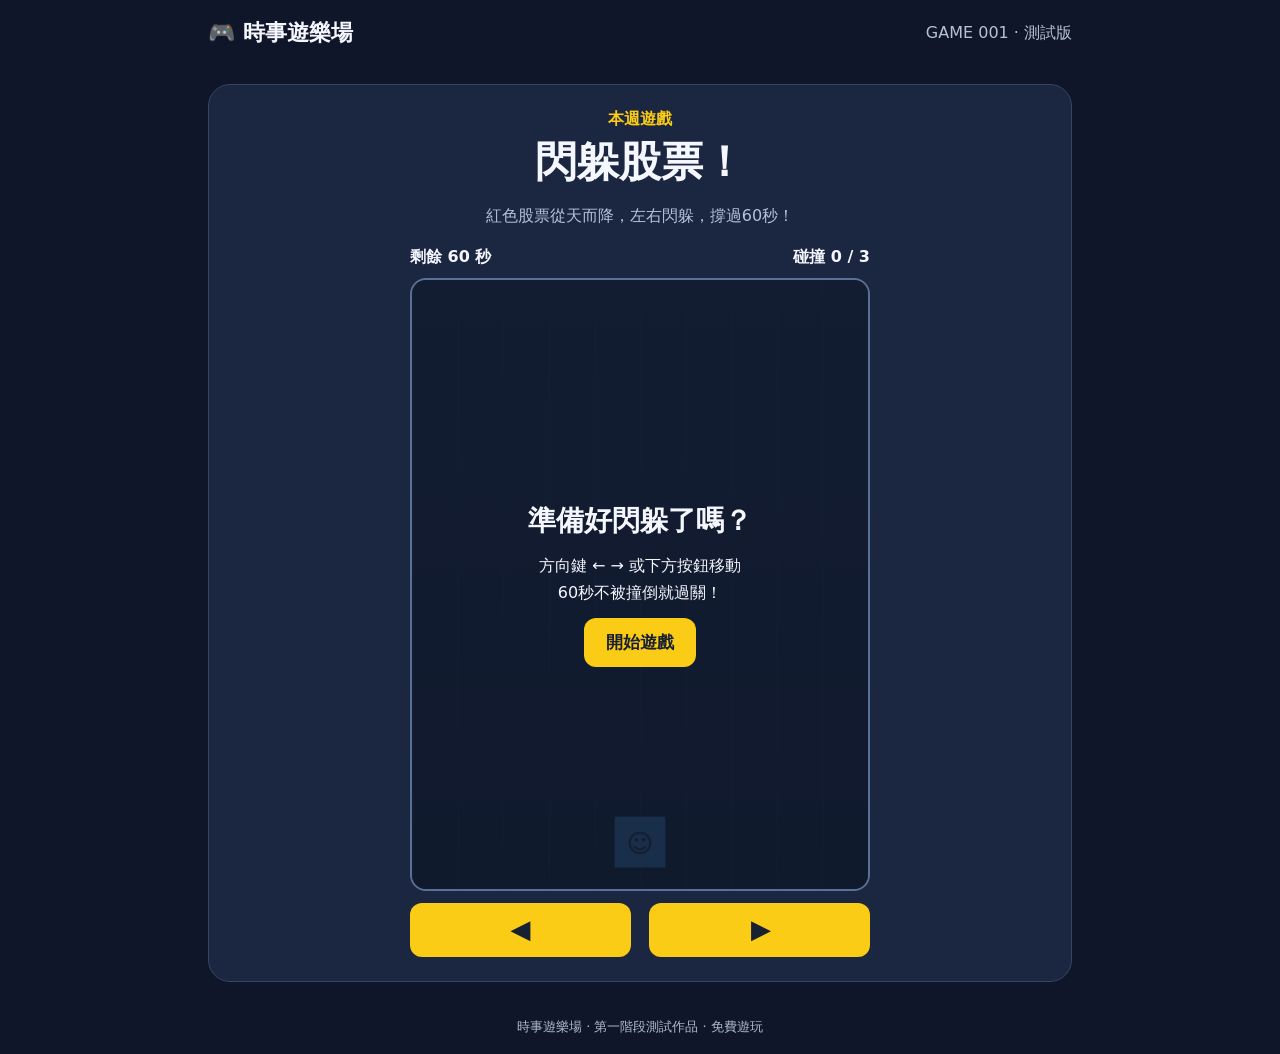
==== index.html @ 51b52791 "Add files via upload 第一版 首頁" ====
<!doctype html>
<html lang="zh-Hant">
<head>
<meta charset="utf-8"><meta name="viewport" content="width=device-width,initial-scale=1,viewport-fit=cover">
<title>時事遊樂場｜閃躲股票測試版</title>
<style>
:root{font-family:system-ui,'Noto Sans TC',sans-serif;color:#f5f7ff;background:#101629}*{box-sizing:border-box}body{margin:0}header,main,footer{max-width:900px;margin:auto;padding:18px}header{display:flex;align-items:center;justify-content:space-between}header strong{font-size:22px}header span,.muted{color:#b5c1d8}.hero{background:#1b2640;border:1px solid #354564;border-radius:22px;padding:24px;text-align:center}h1{font-size:clamp(26px,5vw,42px);margin:4px 0 8px}.tag{color:#facc15;font-weight:800}.game{max-width:460px;margin:20px auto 0}.hud{display:flex;justify-content:space-between;margin:0 0 10px;font-weight:800}.stage{position:relative;overflow:hidden;background:linear-gradient(#293859,#17213b);border:2px solid #5a7096;border-radius:16px;aspect-ratio:3/4;touch-action:none}.stage canvas{display:block;width:100%;height:100%}.overlay{position:absolute;inset:0;display:flex;flex-direction:column;justify-content:center;align-items:center;background:#10192bdc;padding:20px;gap:12px}.overlay[hidden]{display:none}.overlay h2{margin:0;font-size:28px}.overlay p{margin:0;line-height:1.7}button{border:0;border-radius:12px;padding:13px 22px;font-size:17px;font-weight:800;cursor:pointer;background:#facc15;color:#182033}.controls{display:flex;gap:12px;justify-content:space-between;margin-top:12px}.controls button{width:48%;font-size:24px;touch-action:none;user-select:none}footer{text-align:center;color:#aebbd0;font-size:13px}
</style>
</head>
<body>
<header><strong>🎮 時事遊樂場</strong><span>GAME 001 · 測試版</span></header>
<main><section class="hero"><div class="tag">本週遊戲</div><h1>閃躲股票！</h1><p class="muted">紅色股票從天而降，左右閃躲，撐過60秒！</p><div class="game"><div class="hud"><span id="time">剩餘 60 秒</span><span id="hits">碰撞 0 / 3</span></div><div class="stage" id="stage"><canvas id="canvas" width="360" height="480" aria-label="閃躲方塊遊戲"></canvas><div class="overlay" id="overlay"><h2 id="resultTitle">準備好閃躲了嗎？</h2><p id="resultText">方向鍵 ← → 或下方按鈕移動<br>60秒不被撞倒就過關！</p><button id="start">開始遊戲</button></div></div><div class="controls"><button id="left" aria-label="向左移動">◀</button><button id="right" aria-label="向右移動">▶</button></div></div></section></main>
<footer>時事遊樂場 · 第一階段測試作品 · 免費遊玩</footer>
<script>
(()=>{
'use strict';
const canvas=document.getElementById('canvas'),ctx=canvas.getContext('2d'),overlay=document.getElementById('overlay'),start=document.getElementById('start'),title=document.getElementById('resultTitle'),description=document.getElementById('resultText'),timeLabel=document.getElementById('time'),hitLabel=document.getElementById('hits');
const W=360,H=480,DURATION=60,player={x:160,y:423,w:40,h:40};
let running=false,remaining=DURATION,hits=0,blocks=[],keys={left:false,right:false},last=0,spawn=0,invincible=0,raf=0;
function reset(){remaining=DURATION;hits=0;blocks=[];spawn=0;invincible=0;player.x=160;last=0;timeLabel.textContent='剩餘 60 秒';hitLabel.textContent='碰撞 0 / 3';}
function finish(win){running=false;keys.left=keys.right=false;cancelAnimationFrame(raf);title.textContent=win?'🎉 過關成功！':'🥬 韭菜被套牢！';description.textContent=win?'成功沒買，沒買就沒賠！':'被股票砸中3次，再挑戰一次！';start.textContent='再玩一次';overlay.hidden=false;draw();}
function play(){cancelAnimationFrame(raf);reset();running=true;overlay.hidden=true;raf=requestAnimationFrame(loop);}
function spawnBlock(){const size=28+Math.random()*18;blocks.push({x:Math.random()*(W-size),y:-size,w:size,h:size,speed:125+Math.random()*100});}
function collide(a,b){return a.x<b.x+b.w&&a.x+a.w>b.x&&a.y<b.y+b.h&&a.y+a.h>b.y;}
function update(dt){remaining=Math.max(0,remaining-dt);timeLabel.textContent=`剩餘 ${Math.ceil(remaining)} 秒`;if(remaining<=0){finish(true);return;}
const move=(Number(keys.right)-Number(keys.left))*235*dt;player.x=Math.max(0,Math.min(W-player.w,player.x+move));spawn+=dt;while(spawn>=0.52){spawn-=0.52;spawnBlock();}
invincible=Math.max(0,invincible-dt);for(const b of blocks){b.y+=b.speed*dt;if(invincible===0&&collide(player,b)){hits++;invincible=1.1;hitLabel.textContent=`碰撞 ${hits} / 3`;b.y=H+100;if(hits>=3){finish(false);return;}}}blocks=blocks.filter(b=>b.y<H+10);}
function draw(){ctx.clearRect(0,0,W,H);ctx.fillStyle='#ffffff10';for(let i=0;i<12;i++){ctx.fillRect(i*36,0,1,H)}for(const b of blocks){ctx.fillStyle='#f05252';ctx.fillRect(b.x,b.y,b.w,b.h);ctx.fillStyle='#fff';ctx.font='bold 20px system-ui';ctx.textAlign='center';ctx.fillText('↓',b.x+b.w/2,b.y+b.h/2+7)}if(invincible===0||Math.floor(invincible*10)%2===0){ctx.fillStyle='#55b8ff';ctx.fillRect(player.x,player.y,player.w,player.h);ctx.fillStyle='#10203c';ctx.font='bold 20px system-ui';ctx.textAlign='center';ctx.fillText('☺',player.x+20,player.y+28);}}
function loop(t){if(!running)return;const dt=last?Math.min((t-last)/1000,0.05):0;last=t;update(dt);draw();if(running)raf=requestAnimationFrame(loop);}
function bind(id,direction){const el=document.getElementById(id);el.addEventListener('pointerdown',e=>{e.preventDefault();keys[direction]=true;el.setPointerCapture(e.pointerId)});for(const type of ['pointerup','pointercancel','lostpointercapture'])el.addEventListener(type,()=>keys[direction]=false);}
bind('left','left');bind('right','right');
document.addEventListener('keydown',e=>{if(e.key==='ArrowLeft'||e.key==='ArrowRight'){e.preventDefault();keys[e.key==='ArrowLeft'?'left':'right']=true;}});document.addEventListener('keyup',e=>{if(e.key==='ArrowLeft'||e.key==='ArrowRight')keys[e.key==='ArrowLeft'?'left':'right']=false;});window.addEventListener('blur',()=>{keys.left=keys.right=false;});start.addEventListener('click',play);draw();
})();
</script>
</body></html>
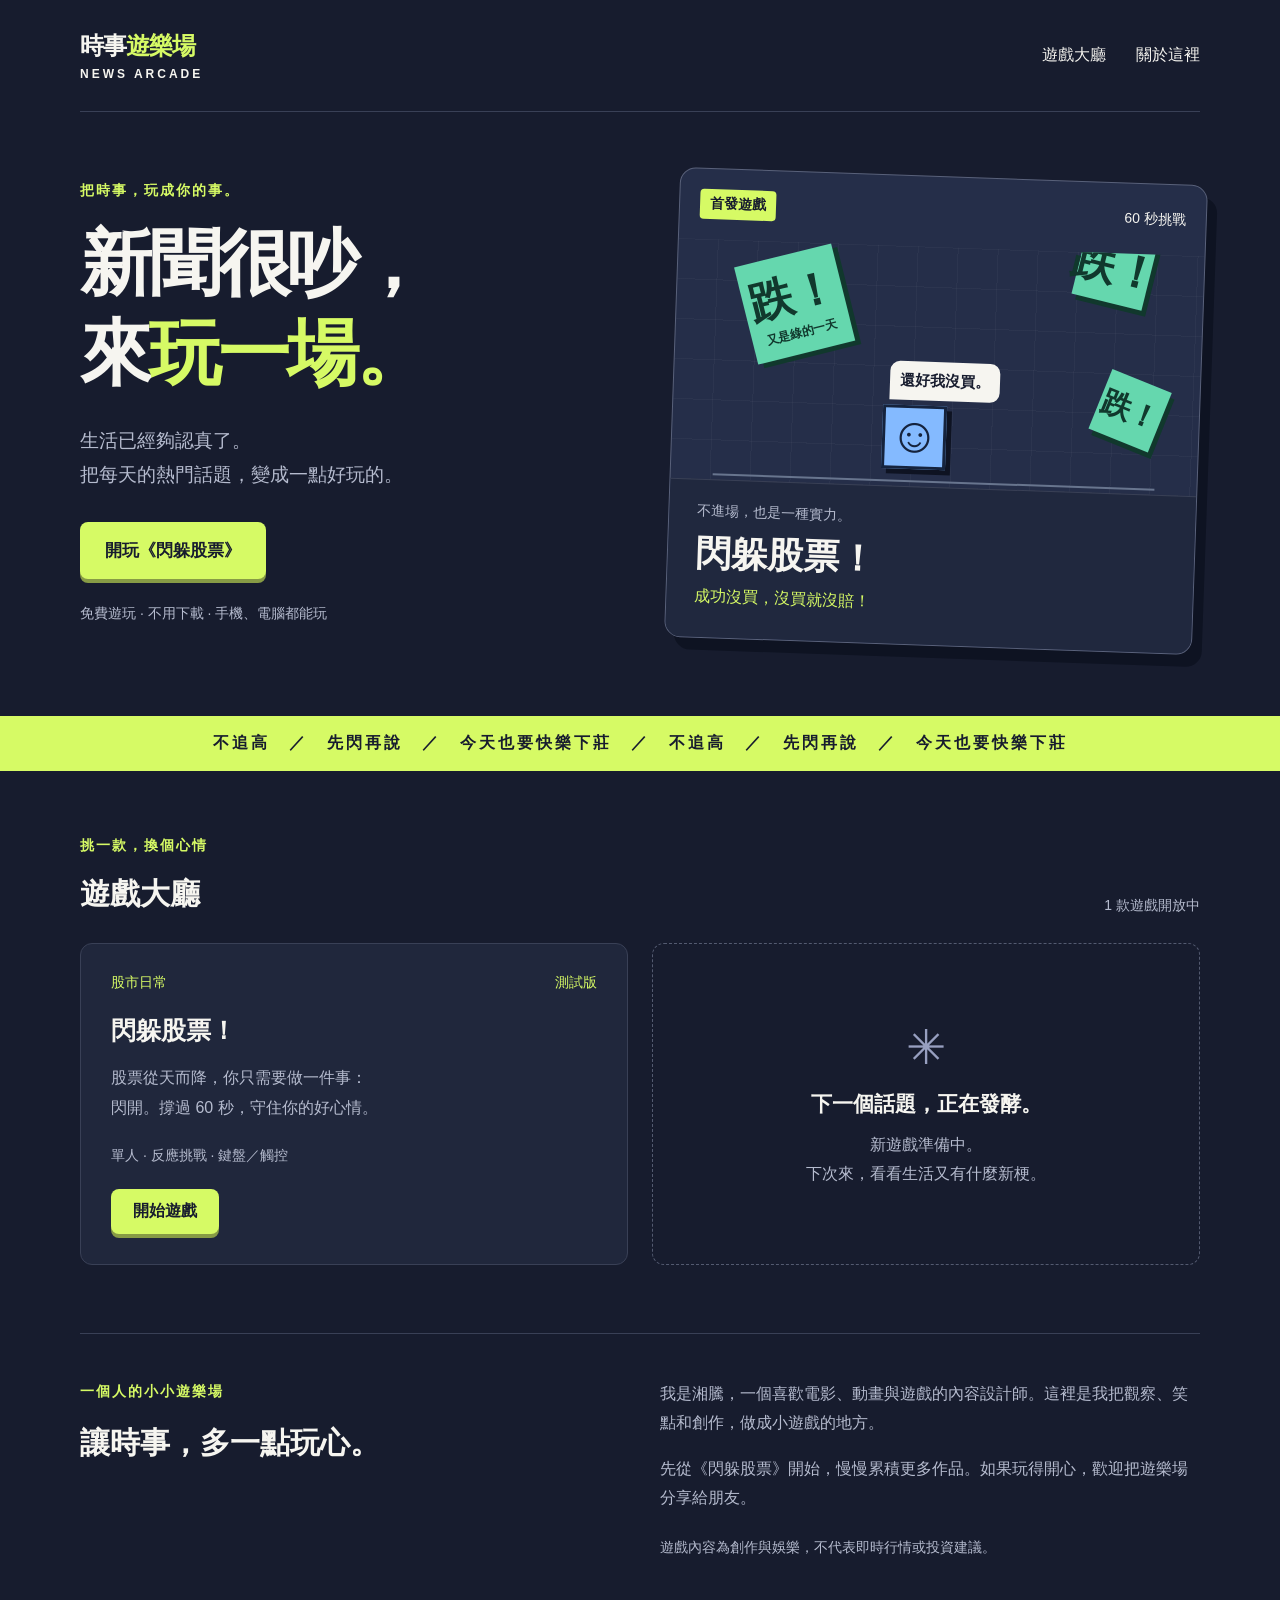
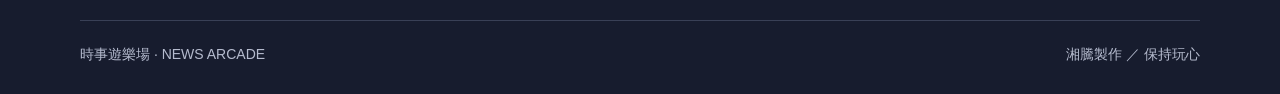
==== commit ea4fa09c: "Add arcade homepage and preserve stock dodge game" ====
--- a/index.html
+++ b/index.html
@@ -1,35 +1,19 @@
 <!doctype html>
 <html lang="zh-Hant">
 <head>
-<meta charset="utf-8"><meta name="viewport" content="width=device-width,initial-scale=1,viewport-fit=cover">
-<title>時事遊樂場｜閃躲股票測試版</title>
-<style>
-:root{font-family:system-ui,'Noto Sans TC',sans-serif;color:#f5f7ff;background:#101629}*{box-sizing:border-box}body{margin:0}header,main,footer{max-width:900px;margin:auto;padding:18px}header{display:flex;align-items:center;justify-content:space-between}header strong{font-size:22px}header span,.muted{color:#b5c1d8}.hero{background:#1b2640;border:1px solid #354564;border-radius:22px;padding:24px;text-align:center}h1{font-size:clamp(26px,5vw,42px);margin:4px 0 8px}.tag{color:#facc15;font-weight:800}.game{max-width:460px;margin:20px auto 0}.hud{display:flex;justify-content:space-between;margin:0 0 10px;font-weight:800}.stage{position:relative;overflow:hidden;background:linear-gradient(#293859,#17213b);border:2px solid #5a7096;border-radius:16px;aspect-ratio:3/4;touch-action:none}.stage canvas{display:block;width:100%;height:100%}.overlay{position:absolute;inset:0;display:flex;flex-direction:column;justify-content:center;align-items:center;background:#10192bdc;padding:20px;gap:12px}.overlay[hidden]{display:none}.overlay h2{margin:0;font-size:28px}.overlay p{margin:0;line-height:1.7}button{border:0;border-radius:12px;padding:13px 22px;font-size:17px;font-weight:800;cursor:pointer;background:#facc15;color:#182033}.controls{display:flex;gap:12px;justify-content:space-between;margin-top:12px}.controls button{width:48%;font-size:24px;touch-action:none;user-select:none}footer{text-align:center;color:#aebbd0;font-size:13px}
-</style>
+<meta charset="utf-8"><meta name="viewport" content="width=device-width,initial-scale=1">
+<meta name="description" content="把時事變成一場小遊戲。時事遊樂場，由湘騰製作的免費網頁遊戲，打開就玩。">
+<meta name="theme-color" content="#171c2e">
+<title>時事遊樂場｜新聞很吵，來玩一場。</title>
+<link rel="stylesheet" href="styles.css">
 </head>
 <body>
-<header><strong>🎮 時事遊樂場</strong><span>GAME 001 · 測試版</span></header>
-<main><section class="hero"><div class="tag">本週遊戲</div><h1>閃躲股票！</h1><p class="muted">紅色股票從天而降，左右閃躲，撐過60秒！</p><div class="game"><div class="hud"><span id="time">剩餘 60 秒</span><span id="hits">碰撞 0 / 3</span></div><div class="stage" id="stage"><canvas id="canvas" width="360" height="480" aria-label="閃躲方塊遊戲"></canvas><div class="overlay" id="overlay"><h2 id="resultTitle">準備好閃躲了嗎？</h2><p id="resultText">方向鍵 ← → 或下方按鈕移動<br>60秒不被撞倒就過關！</p><button id="start">開始遊戲</button></div></div><div class="controls"><button id="left" aria-label="向左移動">◀</button><button id="right" aria-label="向右移動">▶</button></div></div></section></main>
-<footer>時事遊樂場 · 第一階段測試作品 · 免費遊玩</footer>
-<script>
-(()=>{
-'use strict';
-const canvas=document.getElementById('canvas'),ctx=canvas.getContext('2d'),overlay=document.getElementById('overlay'),start=document.getElementById('start'),title=document.getElementById('resultTitle'),description=document.getElementById('resultText'),timeLabel=document.getElementById('time'),hitLabel=document.getElementById('hits');
-const W=360,H=480,DURATION=60,player={x:160,y:423,w:40,h:40};
-let running=false,remaining=DURATION,hits=0,blocks=[],keys={left:false,right:false},last=0,spawn=0,invincible=0,raf=0;
-function reset(){remaining=DURATION;hits=0;blocks=[];spawn=0;invincible=0;player.x=160;last=0;timeLabel.textContent='剩餘 60 秒';hitLabel.textContent='碰撞 0 / 3';}
-function finish(win){running=false;keys.left=keys.right=false;cancelAnimationFrame(raf);title.textContent=win?'🎉 過關成功！':'🥬 韭菜被套牢！';description.textContent=win?'成功沒買，沒買就沒賠！':'被股票砸中3次，再挑戰一次！';start.textContent='再玩一次';overlay.hidden=false;draw();}
-function play(){cancelAnimationFrame(raf);reset();running=true;overlay.hidden=true;raf=requestAnimationFrame(loop);}
-function spawnBlock(){const size=28+Math.random()*18;blocks.push({x:Math.random()*(W-size),y:-size,w:size,h:size,speed:125+Math.random()*100});}
-function collide(a,b){return a.x<b.x+b.w&&a.x+a.w>b.x&&a.y<b.y+b.h&&a.y+a.h>b.y;}
-function update(dt){remaining=Math.max(0,remaining-dt);timeLabel.textContent=`剩餘 ${Math.ceil(remaining)} 秒`;if(remaining<=0){finish(true);return;}
-const move=(Number(keys.right)-Number(keys.left))*235*dt;player.x=Math.max(0,Math.min(W-player.w,player.x+move));spawn+=dt;while(spawn>=0.52){spawn-=0.52;spawnBlock();}
-invincible=Math.max(0,invincible-dt);for(const b of blocks){b.y+=b.speed*dt;if(invincible===0&&collide(player,b)){hits++;invincible=1.1;hitLabel.textContent=`碰撞 ${hits} / 3`;b.y=H+100;if(hits>=3){finish(false);return;}}}blocks=blocks.filter(b=>b.y<H+10);}
-function draw(){ctx.clearRect(0,0,W,H);ctx.fillStyle='#ffffff10';for(let i=0;i<12;i++){ctx.fillRect(i*36,0,1,H)}for(const b of blocks){ctx.fillStyle='#f05252';ctx.fillRect(b.x,b.y,b.w,b.h);ctx.fillStyle='#fff';ctx.font='bold 20px system-ui';ctx.textAlign='center';ctx.fillText('↓',b.x+b.w/2,b.y+b.h/2+7)}if(invincible===0||Math.floor(invincible*10)%2===0){ctx.fillStyle='#55b8ff';ctx.fillRect(player.x,player.y,player.w,player.h);ctx.fillStyle='#10203c';ctx.font='bold 20px system-ui';ctx.textAlign='center';ctx.fillText('☺',player.x+20,player.y+28);}}
-function loop(t){if(!running)return;const dt=last?Math.min((t-last)/1000,0.05):0;last=t;update(dt);draw();if(running)raf=requestAnimationFrame(loop);}
-function bind(id,direction){const el=document.getElementById(id);el.addEventListener('pointerdown',e=>{e.preventDefault();keys[direction]=true;el.setPointerCapture(e.pointerId)});for(const type of ['pointerup','pointercancel','lostpointercapture'])el.addEventListener(type,()=>keys[direction]=false);}
-bind('left','left');bind('right','right');
-document.addEventListener('keydown',e=>{if(e.key==='ArrowLeft'||e.key==='ArrowRight'){e.preventDefault();keys[e.key==='ArrowLeft'?'left':'right']=true;}});document.addEventListener('keyup',e=>{if(e.key==='ArrowLeft'||e.key==='ArrowRight')keys[e.key==='ArrowLeft'?'left':'right']=false;});window.addEventListener('blur',()=>{keys.left=keys.right=false;});start.addEventListener('click',play);draw();
-})();
-</script>
-</body></html>
+<header class="nav wrap"><a class="brand" href="./">時事<span>遊樂場</span><small>NEWS ARCADE</small></a><nav aria-label="主要導覽"><a href="#games">遊戲大廳</a><a href="#about">關於這裡</a></nav></header>
+<main>
+<section class="hero wrap"><div class="intro"><p class="eyebrow">把時事，玩成你的事。</p><h1>新聞很吵，<br>來<span class="accent">玩一場。</span></h1><p class="lead">生活已經夠認真了。<br>把每天的熱門話題，變成一點好玩的。</p><a class="button" href="games/stock-dodge/">開玩《閃躲股票》</a><p class="note">免費遊玩 · 不用下載 · 手機、電腦都能玩</p></div>
+<a class="feature" href="games/stock-dodge/" aria-label="開始玩閃躲股票"><div class="feature-top"><span class="pill">首發遊戲</span><span>60 秒挑戰</span></div><div class="art" aria-hidden="true"><div class="stock one">跌！<small>又是綠的一天</small></div><div class="stock two">跌！</div><div class="stock three">跌！</div><div class="player">☺</div><div class="floor"></div><div class="bubble">還好我沒買。</div></div><div class="feature-bottom"><p>不進場，也是一種實力。</p><h2>閃躲股票！</h2><span>成功沒買，沒買就沒賠！</span></div></a></section>
+<div class="ticker" aria-hidden="true">不追高　／　先閃再說　／　今天也要快樂下莊　／　不追高　／　先閃再說　／　今天也要快樂下莊</div>
+<section class="wrap games" id="games"><div class="section-heading"><div><p class="eyebrow">挑一款，換個心情</p><h2>遊戲大廳</h2></div><span class="count">1 款遊戲開放中</span></div><div class="grid"><article class="game-card"><div class="card-label"><span>股市日常</span><span>測試版</span></div><h3>閃躲股票！</h3><p>股票從天而降，你只需要做一件事：<br>閃開。撐過 60 秒，守住你的好心情。</p><div class="meta">單人 · 反應挑戰 · 鍵盤／觸控</div><a class="button small" href="games/stock-dodge/">開始遊戲</a></article><article class="coming"><span class="spark" aria-hidden="true">✳</span><h3>下一個話題，正在發酵。</h3><p>新遊戲準備中。<br>下次來，看看生活又有什麼新梗。</p></article></div></section>
+<section class="wrap about" id="about"><div><p class="eyebrow">一個人的小小遊樂場</p><h2>讓時事，多一點玩心。</h2></div><div><p>我是湘騰，一個喜歡電影、動畫與遊戲的內容設計師。這裡是我把觀察、笑點和創作，做成小遊戲的地方。</p><p>先從《閃躲股票》開始，慢慢累積更多作品。如果玩得開心，歡迎把遊樂場分享給朋友。</p><p class="note">遊戲內容為創作與娛樂，不代表即時行情或投資建議。</p></div></section>
+</main><footer class="wrap footer"><span>時事遊樂場 · NEWS ARCADE</span><span>湘騰製作 ／ 保持玩心</span></footer>
+</body></html>
--- a/styles.css
+++ b/styles.css
@@ -0,0 +1,2 @@
+
+:root{color-scheme:dark;--bg:#171c2e;--ink:#f6f5f0;--muted:#b5bbce;--lime:#d6fa65;--line:#394056;font-family:Arial,"Noto Sans TC",sans-serif;color:var(--ink);background:var(--bg)}*{box-sizing:border-box}html{scroll-behavior:smooth;scroll-padding-top:24px}body{margin:0}a{color:inherit;text-decoration:none}a:focus-visible{outline:3px solid var(--lime);outline-offset:6px}.wrap{width:min(1120px,calc(100% - 48px));margin:auto}.nav{display:flex;justify-content:space-between;align-items:center;padding:30px 0;border-bottom:1px solid var(--line)}.brand{font-size:24px;font-weight:900;letter-spacing:-1px}.brand span{color:var(--lime)}.brand small{display:block;font-size:12px;letter-spacing:3px;margin-top:5px}nav{display:flex;gap:30px;font-size:16px}nav a:hover{color:var(--lime)}.hero{display:grid;grid-template-columns:1fr 1fr;gap:64px;align-items:center;padding-top:64px;padding-bottom:70px}.eyebrow{font-size:14px;font-weight:700;letter-spacing:2px;color:var(--lime);margin:0 0 18px}h1{font-size:clamp(44px,5.7vw,72px);letter-spacing:-3px;line-height:1.25;margin:0 0 26px;font-weight:900}.accent{color:var(--lime)}.lead{color:var(--muted);font-size:19px;line-height:1.8;margin-bottom:30px}.button{display:inline-flex;justify-content:center;align-items:center;background:var(--lime);color:#171c2e;padding:17px 25px;border-radius:8px;font-size:17px;font-weight:800;box-shadow:0 4px 0 #879b45;transition:transform .15s}.button:hover{transform:translateY(-2px)}.note{font-size:14px;line-height:1.8;color:var(--muted);margin-top:22px}.feature{display:block;background:#252e49;border:1px solid #59617a;border-radius:16px;overflow:hidden;transform:rotate(2deg);box-shadow:10px 12px 0 #0e1322;transition:transform .2s}.feature:hover{transform:rotate(0)}.feature-top{padding:20px;display:flex;align-items:center;justify-content:space-between;font-size:14px}.pill{background:var(--lime);color:var(--bg);border-radius:4px;padding:6px 10px;font-weight:800}.art{height:240px;position:relative;overflow:hidden;background:repeating-linear-gradient(0deg,transparent 0 39px,#ffffff08 39px 40px),repeating-linear-gradient(90deg,transparent 0 39px,#ffffff08 39px 40px)}.stock{position:absolute;background:#65d7ae;color:#11382d;font-weight:900;font-size:44px;width:100px;height:100px;display:flex;align-items:center;justify-content:center;flex-direction:column;box-shadow:5px 5px 0 #11382d}.stock small{font-size:12px}.one{left:13%;top:12px;transform:rotate(-16deg)}.two{right:10%;top:-22px;transform:rotate(12deg);width:72px;height:72px}.three{right:7%;top:125px;transform:rotate(20deg);width:64px;height:64px;font-size:30px}.player{position:absolute;bottom:17px;left:40%;height:64px;width:64px;background:#84baff;border:3px solid #15233d;color:#15233d;font-size:50px;line-height:55px;text-align:center;box-shadow:5px 5px 0 #0e1322}.floor{position:absolute;bottom:4px;left:8%;right:8%;height:2px;background:#68758e}.bubble{position:absolute;top:115px;left:41%;background:var(--ink);color:var(--bg);font-size:15px;font-weight:bold;padding:10px;border-radius:10px 10px 10px 0}.feature-bottom{padding:22px 28px 30px;background:#20283e;border-top:1px solid var(--line)}.feature-bottom p{font-size:14px;color:var(--muted);margin:0 0 8px}.feature-bottom h2{font-size:36px;margin:0 0 8px}.feature-bottom>span{color:var(--lime);font-size:16px}.ticker{background:var(--lime);color:var(--bg);padding:17px 0;font-size:16px;letter-spacing:3px;font-weight:800;white-space:nowrap;overflow:hidden;text-align:center}.games{padding-top:66px;padding-bottom:68px}.section-heading{display:flex;justify-content:space-between;align-items:end;margin-bottom:28px}h2{font-size:30px;margin:0;line-height:1.4}.count{font-size:14px;color:var(--muted)}.grid{display:grid;grid-template-columns:1fr 1fr;gap:24px}.game-card{border:1px solid var(--line);border-radius:12px;padding:30px;background:#20273c}.card-label{display:flex;justify-content:space-between;font-size:14px;color:var(--lime)}h3{font-size:25px;margin:22px 0 12px}.game-card p,.coming p,.about p{line-height:1.85;color:var(--muted);font-size:16px}.meta{font-size:14px;color:var(--muted);margin:24px 0}.small{font-size:16px;padding:12px 22px}.coming{border:1px dashed #535a70;border-radius:12px;padding:30px;display:flex;flex-direction:column;justify-content:center;align-items:center;text-align:center}.spark{font-size:48px;color:#979fc0}.coming h3{font-size:21px;margin-top:15px}.coming p{margin:0}.about{border-top:1px solid var(--line);padding-top:45px;padding-bottom:45px;display:grid;grid-template-columns:1fr 1fr;gap:40px}.about p:first-child{margin-top:0}.about .eyebrow{color:var(--lime);font-size:14px}.about .note{font-size:14px}.footer{border-top:1px solid var(--line);padding-top:25px;padding-bottom:30px;display:flex;justify-content:space-between;color:var(--muted);font-size:14px}@media(max-width:700px){.wrap{width:calc(100% - 36px)}.nav{padding:22px 0}.brand{font-size:20px}nav{gap:16px;font-size:14px}.hero{grid-template-columns:1fr;gap:36px;padding-top:40px;padding-bottom:45px}h1{font-size:52px}.lead{font-size:17px}.feature{transform:none}.grid,.about{grid-template-columns:1fr}.section-heading{align-items:start;gap:10px}.count{padding-top:7px}.games{padding-top:42px;padding-bottom:40px}.about{gap:20px}.footer{gap:16px;flex-direction:column}h2{font-size:26px}}@media(prefers-reduced-motion:reduce){html{scroll-behavior:auto}*{transition:none!important}}
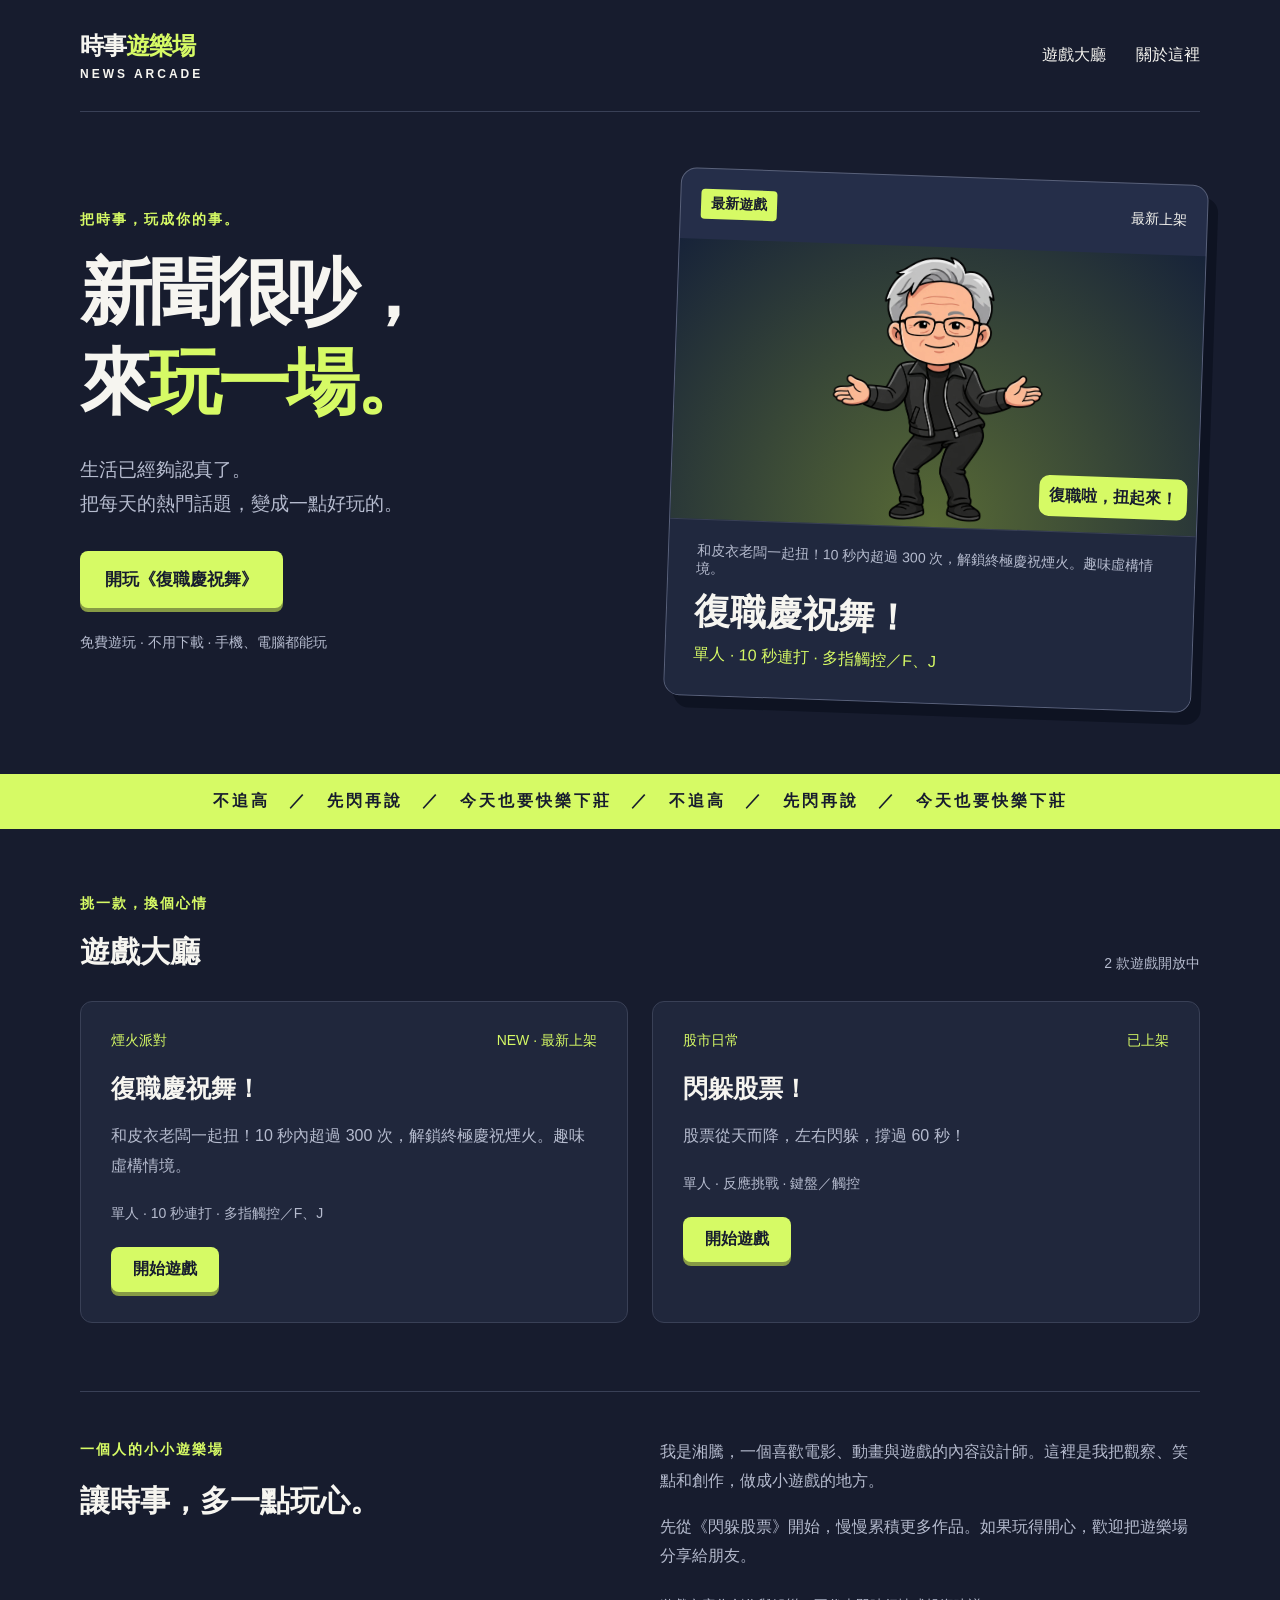
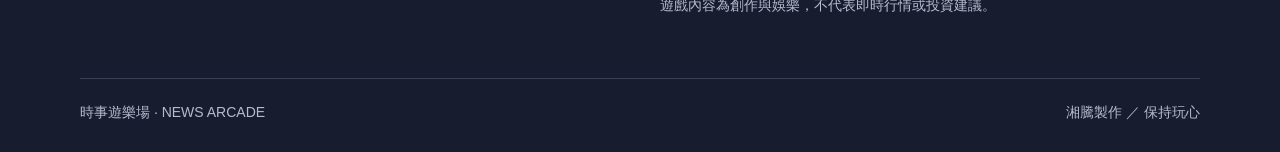
==== commit 9eedd370: "Add Jensen celebration dance game and newest-first game lobby" ====
--- a/index.html
+++ b/index.html
@@ -10,10 +10,10 @@
 <body>
 <header class="nav wrap"><a class="brand" href="./">時事<span>遊樂場</span><small>NEWS ARCADE</small></a><nav aria-label="主要導覽"><a href="#games">遊戲大廳</a><a href="#about">關於這裡</a></nav></header>
 <main>
-<section class="hero wrap"><div class="intro"><p class="eyebrow">把時事，玩成你的事。</p><h1>新聞很吵，<br>來<span class="accent">玩一場。</span></h1><p class="lead">生活已經夠認真了。<br>把每天的熱門話題，變成一點好玩的。</p><a class="button" href="games/stock-dodge/">開玩《閃躲股票》</a><p class="note">免費遊玩 · 不用下載 · 手機、電腦都能玩</p></div>
-<a class="feature" href="games/stock-dodge/" aria-label="開始玩閃躲股票"><div class="feature-top"><span class="pill">首發遊戲</span><span>60 秒挑戰</span></div><div class="art" aria-hidden="true"><div class="stock one">跌！<small>又是綠的一天</small></div><div class="stock two">跌！</div><div class="stock three">跌！</div><div class="player">☺</div><div class="floor"></div><div class="bubble">還好我沒買。</div></div><div class="feature-bottom"><p>不進場，也是一種實力。</p><h2>閃躲股票！</h2><span>成功沒買，沒買就沒賠！</span></div></a></section>
+<section class="hero wrap"><div class="intro"><p class="eyebrow">把時事，玩成你的事。</p><h1>新聞很吵，<br>來<span class="accent">玩一場。</span></h1><p class="lead">生活已經夠認真了。<br>把每天的熱門話題，變成一點好玩的。</p><a class="button" id="latest-play" href="games/jensen-dance/">開玩《復職慶祝舞》</a><p class="note">免費遊玩 · 不用下載 · 手機、電腦都能玩</p></div>
+<a class="feature" id="latest-feature" href="games/jensen-dance/" aria-label="開始玩復職慶祝舞"><div class="feature-top"><span class="pill">最新遊戲</span><span id="latest-duration">10 秒挑戰</span></div><div class="art dance-art"><img src="games/jensen-dance/assets/dancer.webp" alt="銀髮黑皮衣的黃仁勳開心扭腰"><div class="dance-bubble">復職啦，扭起來！</div></div><div class="feature-bottom"><p>股價往上衝，屁股左右動。</p><h2>復職慶祝舞！</h2><span>10 秒連打，放出你的慶祝煙火！</span></div></a></section>
 <div class="ticker" aria-hidden="true">不追高　／　先閃再說　／　今天也要快樂下莊　／　不追高　／　先閃再說　／　今天也要快樂下莊</div>
-<section class="wrap games" id="games"><div class="section-heading"><div><p class="eyebrow">挑一款，換個心情</p><h2>遊戲大廳</h2></div><span class="count">1 款遊戲開放中</span></div><div class="grid"><article class="game-card"><div class="card-label"><span>股市日常</span><span>測試版</span></div><h3>閃躲股票！</h3><p>股票從天而降，你只需要做一件事：<br>閃開。撐過 60 秒，守住你的好心情。</p><div class="meta">單人 · 反應挑戰 · 鍵盤／觸控</div><a class="button small" href="games/stock-dodge/">開始遊戲</a></article><article class="coming"><span class="spark" aria-hidden="true">✳</span><h3>下一個話題，正在發酵。</h3><p>新遊戲準備中。<br>下次來，看看生活又有什麼新梗。</p></article></div></section>
+<section class="wrap games" id="games"><div class="section-heading"><div><p class="eyebrow">挑一款，換個心情</p><h2>遊戲大廳</h2></div><span class="count">2 款遊戲開放中</span></div><div class="grid" id="game-list"><article class="game-card"><div class="card-label"><span>股市日常</span><span>測試版</span></div><h3>閃躲股票！</h3><p>股票從天而降，你只需要做一件事：<br>閃開。撐過 60 秒，守住你的好心情。</p><div class="meta">單人 · 反應挑戰 · 鍵盤／觸控</div><a class="button small" href="games/stock-dodge/">開始遊戲</a></article><article class="coming"><span class="spark" aria-hidden="true">✳</span><h3>下一個話題，正在發酵。</h3><p>新遊戲準備中。<br>下次來，看看生活又有什麼新梗。</p></article></div></section>
 <section class="wrap about" id="about"><div><p class="eyebrow">一個人的小小遊樂場</p><h2>讓時事，多一點玩心。</h2></div><div><p>我是湘騰，一個喜歡電影、動畫與遊戲的內容設計師。這裡是我把觀察、笑點和創作，做成小遊戲的地方。</p><p>先從《閃躲股票》開始，慢慢累積更多作品。如果玩得開心，歡迎把遊樂場分享給朋友。</p><p class="note">遊戲內容為創作與娛樂，不代表即時行情或投資建議。</p></div></section>
 </main><footer class="wrap footer"><span>時事遊樂場 · NEWS ARCADE</span><span>湘騰製作 ／ 保持玩心</span></footer>
-</body></html>+<script src="games.js"></script></body></html>
--- a/styles.css
+++ b/styles.css
@@ -1,2 +1,3 @@
 
 :root{color-scheme:dark;--bg:#171c2e;--ink:#f6f5f0;--muted:#b5bbce;--lime:#d6fa65;--line:#394056;font-family:Arial,"Noto Sans TC",sans-serif;color:var(--ink);background:var(--bg)}*{box-sizing:border-box}html{scroll-behavior:smooth;scroll-padding-top:24px}body{margin:0}a{color:inherit;text-decoration:none}a:focus-visible{outline:3px solid var(--lime);outline-offset:6px}.wrap{width:min(1120px,calc(100% - 48px));margin:auto}.nav{display:flex;justify-content:space-between;align-items:center;padding:30px 0;border-bottom:1px solid var(--line)}.brand{font-size:24px;font-weight:900;letter-spacing:-1px}.brand span{color:var(--lime)}.brand small{display:block;font-size:12px;letter-spacing:3px;margin-top:5px}nav{display:flex;gap:30px;font-size:16px}nav a:hover{color:var(--lime)}.hero{display:grid;grid-template-columns:1fr 1fr;gap:64px;align-items:center;padding-top:64px;padding-bottom:70px}.eyebrow{font-size:14px;font-weight:700;letter-spacing:2px;color:var(--lime);margin:0 0 18px}h1{font-size:clamp(44px,5.7vw,72px);letter-spacing:-3px;line-height:1.25;margin:0 0 26px;font-weight:900}.accent{color:var(--lime)}.lead{color:var(--muted);font-size:19px;line-height:1.8;margin-bottom:30px}.button{display:inline-flex;justify-content:center;align-items:center;background:var(--lime);color:#171c2e;padding:17px 25px;border-radius:8px;font-size:17px;font-weight:800;box-shadow:0 4px 0 #879b45;transition:transform .15s}.button:hover{transform:translateY(-2px)}.note{font-size:14px;line-height:1.8;color:var(--muted);margin-top:22px}.feature{display:block;background:#252e49;border:1px solid #59617a;border-radius:16px;overflow:hidden;transform:rotate(2deg);box-shadow:10px 12px 0 #0e1322;transition:transform .2s}.feature:hover{transform:rotate(0)}.feature-top{padding:20px;display:flex;align-items:center;justify-content:space-between;font-size:14px}.pill{background:var(--lime);color:var(--bg);border-radius:4px;padding:6px 10px;font-weight:800}.art{height:240px;position:relative;overflow:hidden;background:repeating-linear-gradient(0deg,transparent 0 39px,#ffffff08 39px 40px),repeating-linear-gradient(90deg,transparent 0 39px,#ffffff08 39px 40px)}.stock{position:absolute;background:#65d7ae;color:#11382d;font-weight:900;font-size:44px;width:100px;height:100px;display:flex;align-items:center;justify-content:center;flex-direction:column;box-shadow:5px 5px 0 #11382d}.stock small{font-size:12px}.one{left:13%;top:12px;transform:rotate(-16deg)}.two{right:10%;top:-22px;transform:rotate(12deg);width:72px;height:72px}.three{right:7%;top:125px;transform:rotate(20deg);width:64px;height:64px;font-size:30px}.player{position:absolute;bottom:17px;left:40%;height:64px;width:64px;background:#84baff;border:3px solid #15233d;color:#15233d;font-size:50px;line-height:55px;text-align:center;box-shadow:5px 5px 0 #0e1322}.floor{position:absolute;bottom:4px;left:8%;right:8%;height:2px;background:#68758e}.bubble{position:absolute;top:115px;left:41%;background:var(--ink);color:var(--bg);font-size:15px;font-weight:bold;padding:10px;border-radius:10px 10px 10px 0}.feature-bottom{padding:22px 28px 30px;background:#20283e;border-top:1px solid var(--line)}.feature-bottom p{font-size:14px;color:var(--muted);margin:0 0 8px}.feature-bottom h2{font-size:36px;margin:0 0 8px}.feature-bottom>span{color:var(--lime);font-size:16px}.ticker{background:var(--lime);color:var(--bg);padding:17px 0;font-size:16px;letter-spacing:3px;font-weight:800;white-space:nowrap;overflow:hidden;text-align:center}.games{padding-top:66px;padding-bottom:68px}.section-heading{display:flex;justify-content:space-between;align-items:end;margin-bottom:28px}h2{font-size:30px;margin:0;line-height:1.4}.count{font-size:14px;color:var(--muted)}.grid{display:grid;grid-template-columns:1fr 1fr;gap:24px}.game-card{border:1px solid var(--line);border-radius:12px;padding:30px;background:#20273c}.card-label{display:flex;justify-content:space-between;font-size:14px;color:var(--lime)}h3{font-size:25px;margin:22px 0 12px}.game-card p,.coming p,.about p{line-height:1.85;color:var(--muted);font-size:16px}.meta{font-size:14px;color:var(--muted);margin:24px 0}.small{font-size:16px;padding:12px 22px}.coming{border:1px dashed #535a70;border-radius:12px;padding:30px;display:flex;flex-direction:column;justify-content:center;align-items:center;text-align:center}.spark{font-size:48px;color:#979fc0}.coming h3{font-size:21px;margin-top:15px}.coming p{margin:0}.about{border-top:1px solid var(--line);padding-top:45px;padding-bottom:45px;display:grid;grid-template-columns:1fr 1fr;gap:40px}.about p:first-child{margin-top:0}.about .eyebrow{color:var(--lime);font-size:14px}.about .note{font-size:14px}.footer{border-top:1px solid var(--line);padding-top:25px;padding-bottom:30px;display:flex;justify-content:space-between;color:var(--muted);font-size:14px}@media(max-width:700px){.wrap{width:calc(100% - 36px)}.nav{padding:22px 0}.brand{font-size:20px}nav{gap:16px;font-size:14px}.hero{grid-template-columns:1fr;gap:36px;padding-top:40px;padding-bottom:45px}h1{font-size:52px}.lead{font-size:17px}.feature{transform:none}.grid,.about{grid-template-columns:1fr}.section-heading{align-items:start;gap:10px}.count{padding-top:7px}.games{padding-top:42px;padding-bottom:40px}.about{gap:20px}.footer{gap:16px;flex-direction:column}h2{font-size:26px}}@media(prefers-reduced-motion:reduce){html{scroll-behavior:auto}*{transition:none!important}}
+.dance-art{background:radial-gradient(ellipse at bottom,#586a35,#172339);height:280px;text-align:center}.dance-art img{height:100%;width:100%;object-fit:contain;animation:dance-preview 1s ease-in-out infinite alternate}.dance-bubble{position:absolute;bottom:15px;right:10px;background:#d6fa65;color:#171c2e;font-weight:900;border-radius:10px;padding:10px;font-size:16px}@keyframes dance-preview{from{transform:rotate(-4deg) translateX(-8px)}to{transform:rotate(4deg) translateX(8px)}}@media(prefers-reduced-motion:reduce){.dance-art img{animation:none}}
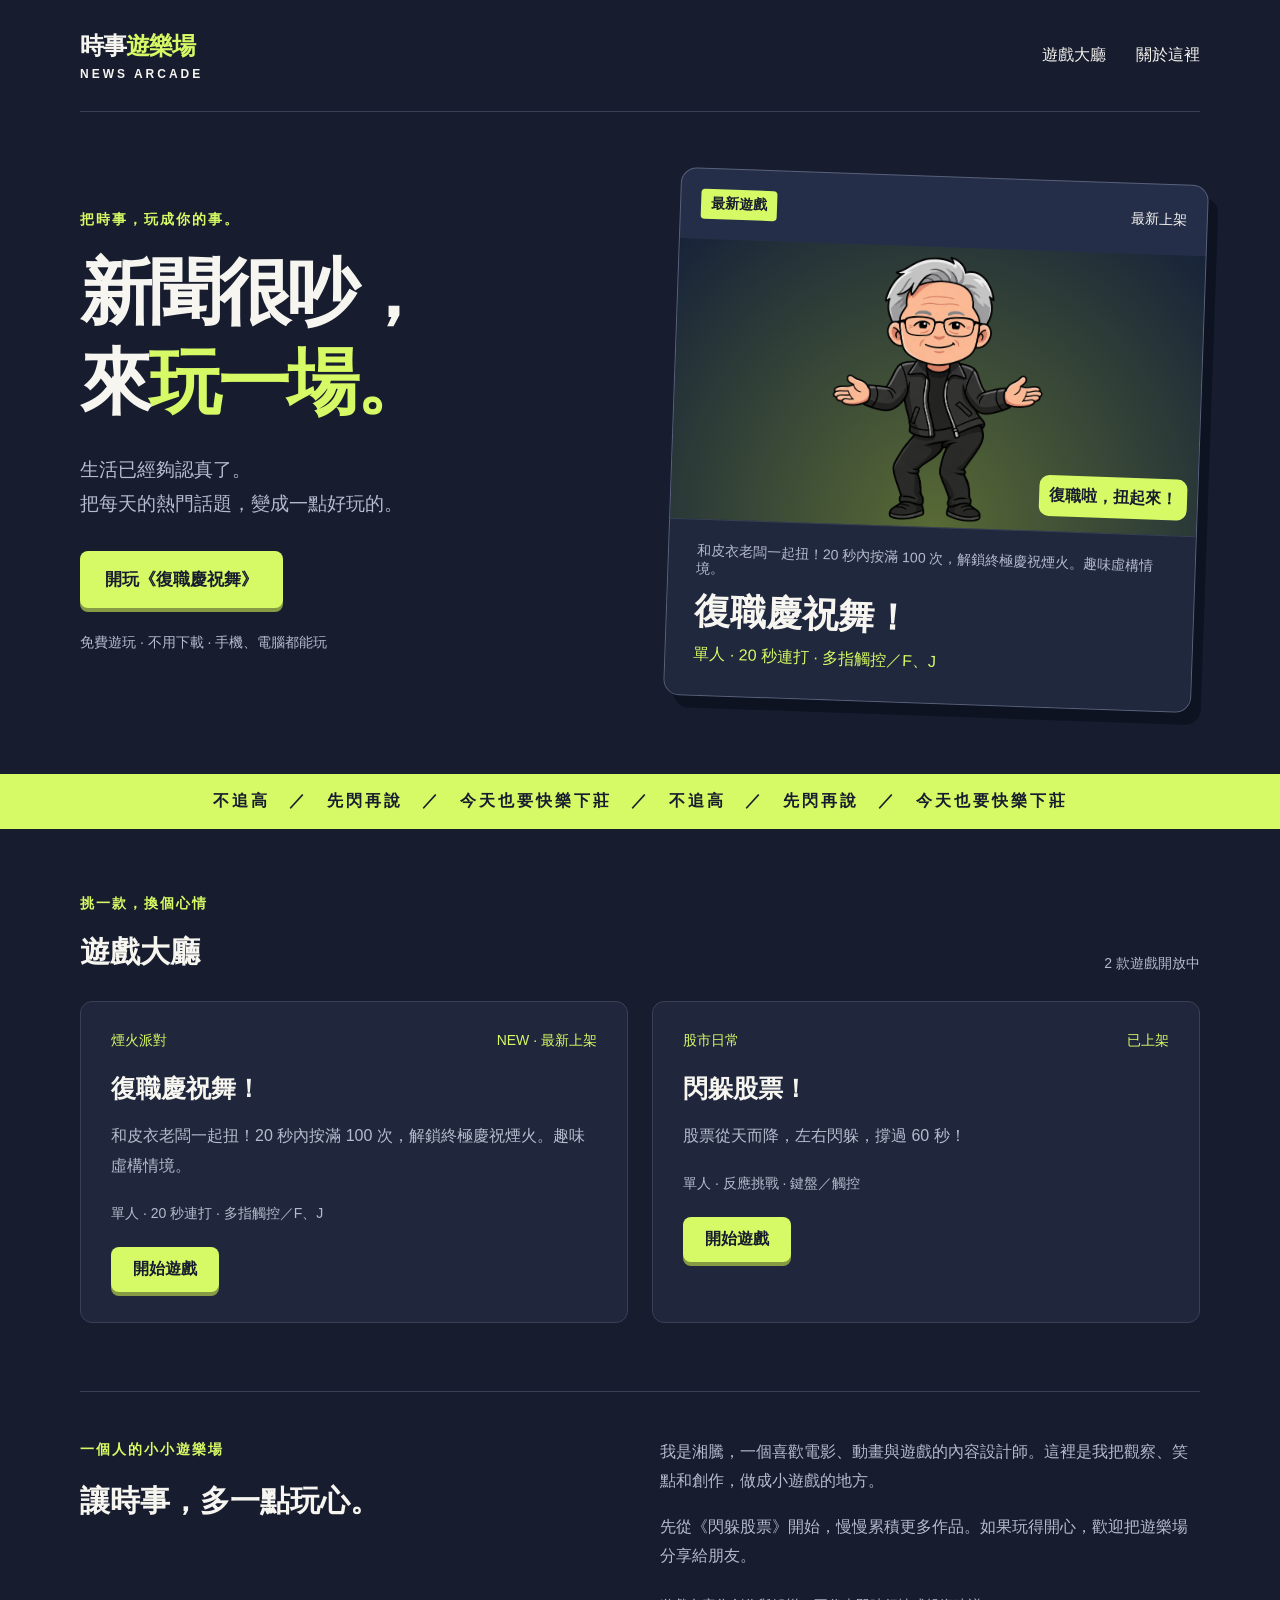
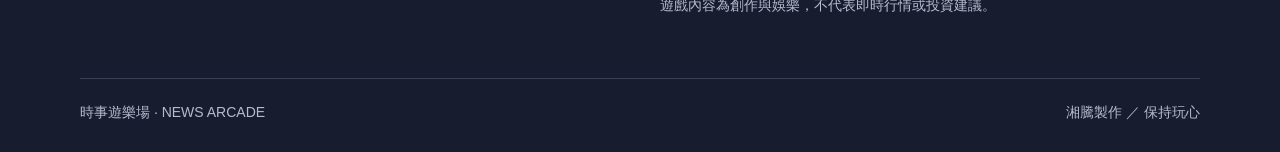
==== commit d9e264a1: "Ease dance challenge to 100 taps in 20 seconds" ====
--- a/index.html
+++ b/index.html
@@ -11,7 +11,7 @@
 <header class="nav wrap"><a class="brand" href="./">時事<span>遊樂場</span><small>NEWS ARCADE</small></a><nav aria-label="主要導覽"><a href="#games">遊戲大廳</a><a href="#about">關於這裡</a></nav></header>
 <main>
 <section class="hero wrap"><div class="intro"><p class="eyebrow">把時事，玩成你的事。</p><h1>新聞很吵，<br>來<span class="accent">玩一場。</span></h1><p class="lead">生活已經夠認真了。<br>把每天的熱門話題，變成一點好玩的。</p><a class="button" id="latest-play" href="games/jensen-dance/">開玩《復職慶祝舞》</a><p class="note">免費遊玩 · 不用下載 · 手機、電腦都能玩</p></div>
-<a class="feature" id="latest-feature" href="games/jensen-dance/" aria-label="開始玩復職慶祝舞"><div class="feature-top"><span class="pill">最新遊戲</span><span id="latest-duration">10 秒挑戰</span></div><div class="art dance-art"><img src="games/jensen-dance/assets/dancer.webp" alt="銀髮黑皮衣的黃仁勳開心扭腰"><div class="dance-bubble">復職啦，扭起來！</div></div><div class="feature-bottom"><p>股價往上衝，屁股左右動。</p><h2>復職慶祝舞！</h2><span>10 秒連打，放出你的慶祝煙火！</span></div></a></section>
+<a class="feature" id="latest-feature" href="games/jensen-dance/" aria-label="開始玩復職慶祝舞"><div class="feature-top"><span class="pill">最新遊戲</span><span id="latest-duration">20 秒挑戰</span></div><div class="art dance-art"><img src="games/jensen-dance/assets/dancer.webp" alt="銀髮黑皮衣的黃仁勳開心扭腰"><div class="dance-bubble">復職啦，扭起來！</div></div><div class="feature-bottom"><p>股價往上衝，屁股左右動。</p><h2>復職慶祝舞！</h2><span>20 秒連打，放出你的慶祝煙火！</span></div></a></section>
 <div class="ticker" aria-hidden="true">不追高　／　先閃再說　／　今天也要快樂下莊　／　不追高　／　先閃再說　／　今天也要快樂下莊</div>
 <section class="wrap games" id="games"><div class="section-heading"><div><p class="eyebrow">挑一款，換個心情</p><h2>遊戲大廳</h2></div><span class="count">2 款遊戲開放中</span></div><div class="grid" id="game-list"><article class="game-card"><div class="card-label"><span>股市日常</span><span>測試版</span></div><h3>閃躲股票！</h3><p>股票從天而降，你只需要做一件事：<br>閃開。撐過 60 秒，守住你的好心情。</p><div class="meta">單人 · 反應挑戰 · 鍵盤／觸控</div><a class="button small" href="games/stock-dodge/">開始遊戲</a></article><article class="coming"><span class="spark" aria-hidden="true">✳</span><h3>下一個話題，正在發酵。</h3><p>新遊戲準備中。<br>下次來，看看生活又有什麼新梗。</p></article></div></section>
 <section class="wrap about" id="about"><div><p class="eyebrow">一個人的小小遊樂場</p><h2>讓時事，多一點玩心。</h2></div><div><p>我是湘騰，一個喜歡電影、動畫與遊戲的內容設計師。這裡是我把觀察、笑點和創作，做成小遊戲的地方。</p><p>先從《閃躲股票》開始，慢慢累積更多作品。如果玩得開心，歡迎把遊樂場分享給朋友。</p><p class="note">遊戲內容為創作與娛樂，不代表即時行情或投資建議。</p></div></section>
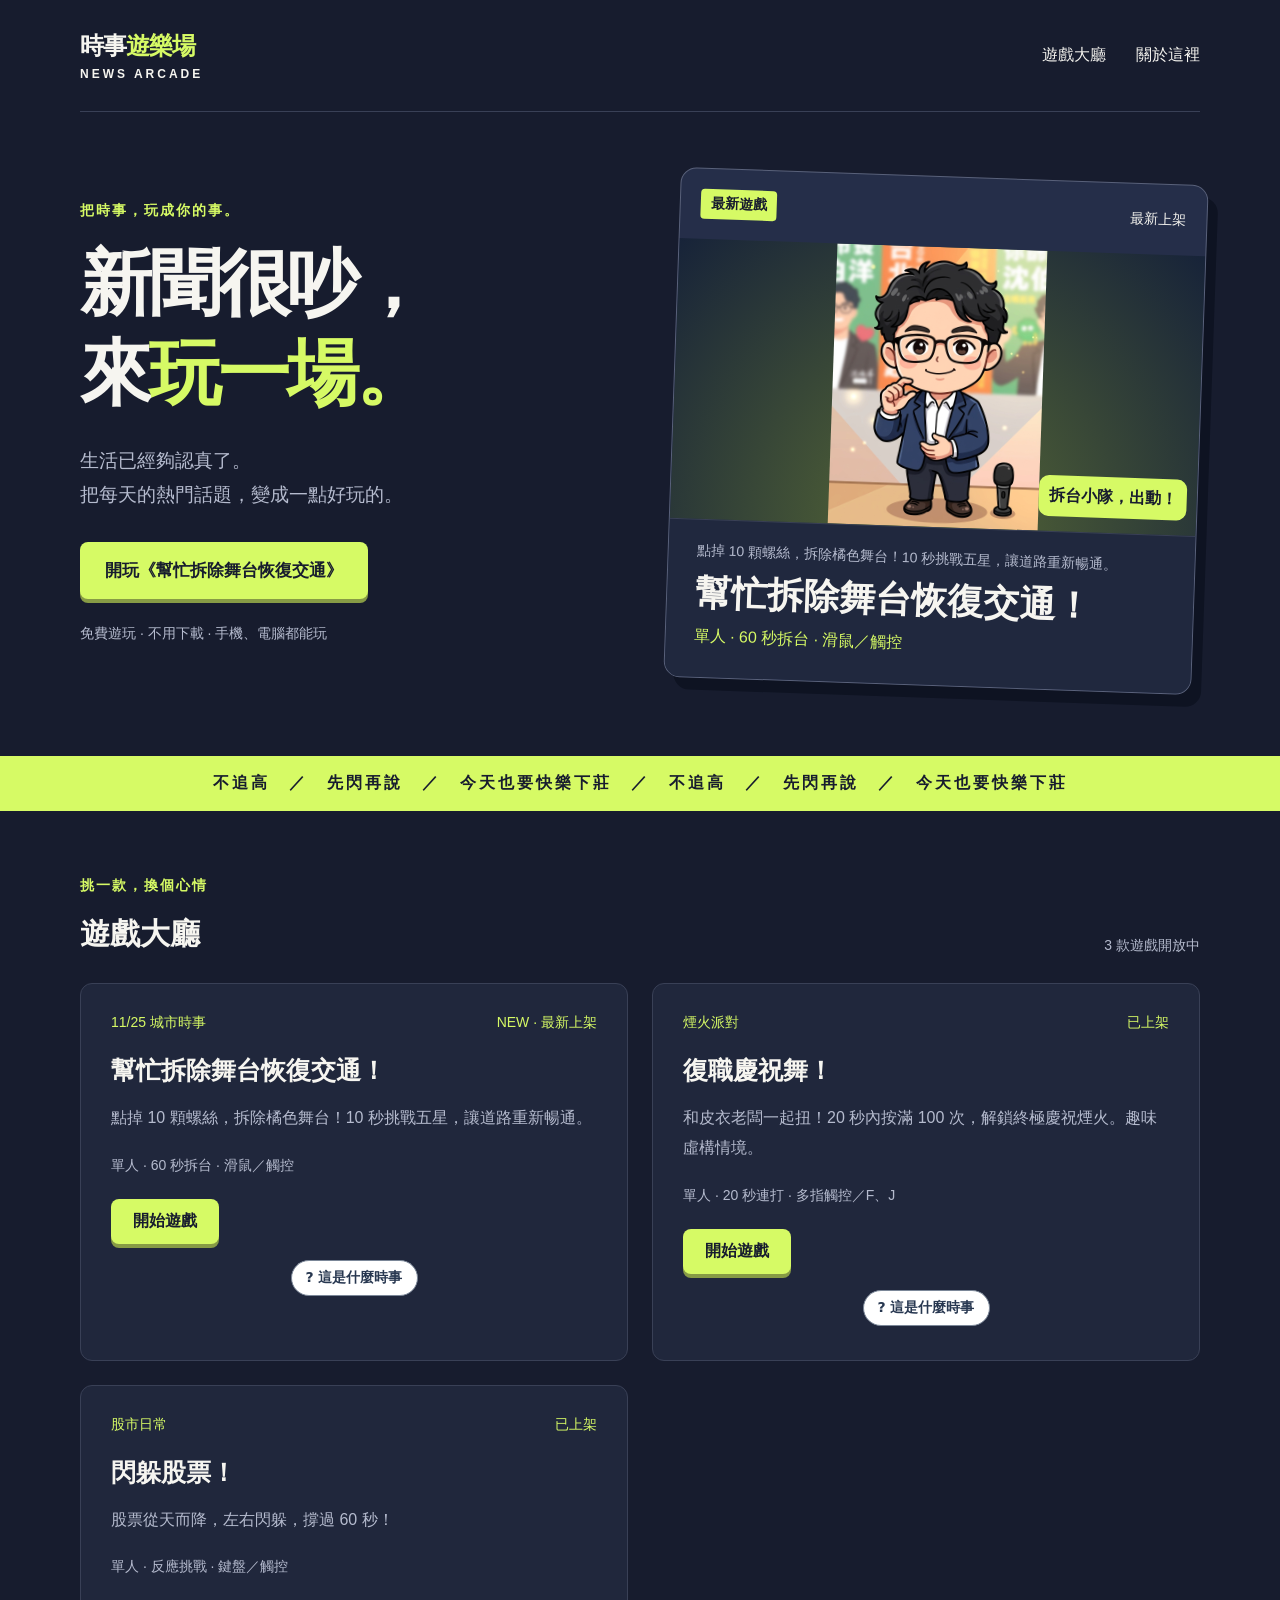
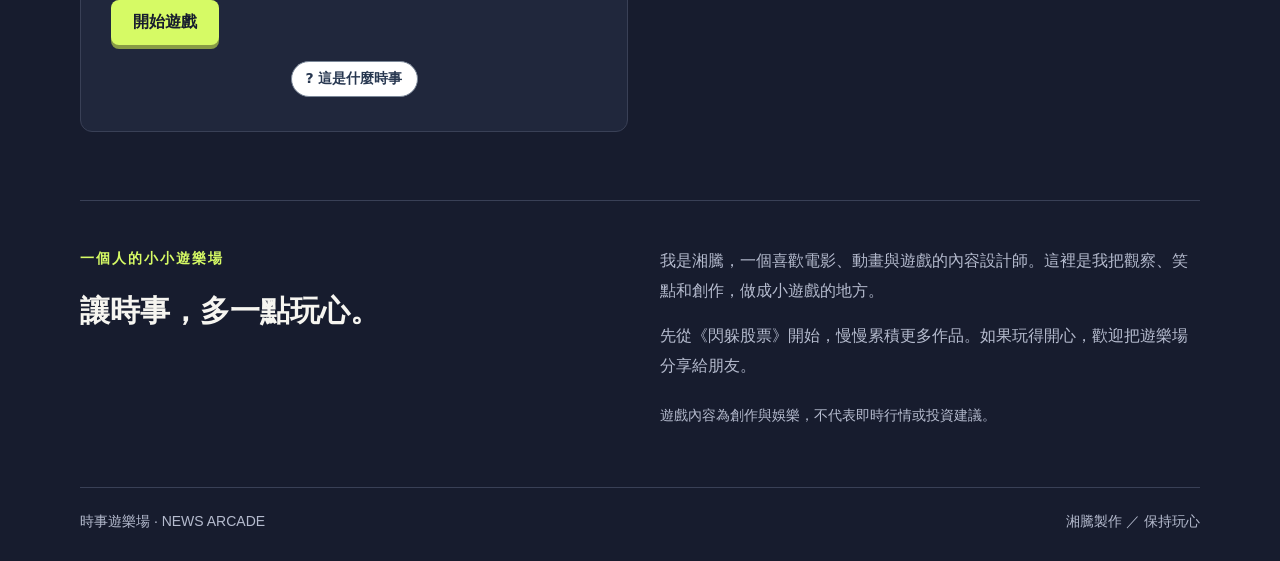
==== commit f09067ea: "Add stage dismantling game and shared news explainers" ====
--- a/index.html
+++ b/index.html
@@ -10,10 +10,10 @@
 <body>
 <header class="nav wrap"><a class="brand" href="./">時事<span>遊樂場</span><small>NEWS ARCADE</small></a><nav aria-label="主要導覽"><a href="#games">遊戲大廳</a><a href="#about">關於這裡</a></nav></header>
 <main>
-<section class="hero wrap"><div class="intro"><p class="eyebrow">把時事，玩成你的事。</p><h1>新聞很吵，<br>來<span class="accent">玩一場。</span></h1><p class="lead">生活已經夠認真了。<br>把每天的熱門話題，變成一點好玩的。</p><a class="button" id="latest-play" href="games/jensen-dance/">開玩《復職慶祝舞》</a><p class="note">免費遊玩 · 不用下載 · 手機、電腦都能玩</p></div>
-<a class="feature" id="latest-feature" href="games/jensen-dance/" aria-label="開始玩復職慶祝舞"><div class="feature-top"><span class="pill">最新遊戲</span><span id="latest-duration">20 秒挑戰</span></div><div class="art dance-art"><img src="games/jensen-dance/assets/dancer.webp" alt="銀髮黑皮衣的黃仁勳開心扭腰"><div class="dance-bubble">復職啦，扭起來！</div></div><div class="feature-bottom"><p>股價往上衝，屁股左右動。</p><h2>復職慶祝舞！</h2><span>20 秒連打，放出你的慶祝煙火！</span></div></a></section>
+<section class="hero wrap"><div class="intro"><p class="eyebrow">把時事，玩成你的事。</p><h1>新聞很吵，<br>來<span class="accent">玩一場。</span></h1><p class="lead">生活已經夠認真了。<br>把每天的熱門話題，變成一點好玩的。</p><a class="button" id="latest-play" href="games/stage-clear/">開玩《復職慶祝舞》</a><p class="note">免費遊玩 · 不用下載 · 手機、電腦都能玩</p></div>
+<a class="feature" id="latest-feature" href="games/stage-clear/" aria-label="開始玩復職慶祝舞"><div class="feature-top"><span class="pill">最新遊戲</span><span id="latest-duration">20 秒挑戰</span></div><div class="art dance-art"><img src="games/stage-clear/assets/intro.jpg" alt="黑捲髮眼鏡的拆台小隊角色"><div class="dance-bubble">復職啦，扭起來！</div></div><div class="feature-bottom"><p>股價往上衝，屁股左右動。</p><h2>復職慶祝舞！</h2><span>20 秒連打，放出你的慶祝煙火！</span></div></a></section>
 <div class="ticker" aria-hidden="true">不追高　／　先閃再說　／　今天也要快樂下莊　／　不追高　／　先閃再說　／　今天也要快樂下莊</div>
-<section class="wrap games" id="games"><div class="section-heading"><div><p class="eyebrow">挑一款，換個心情</p><h2>遊戲大廳</h2></div><span class="count">2 款遊戲開放中</span></div><div class="grid" id="game-list"><article class="game-card"><div class="card-label"><span>股市日常</span><span>測試版</span></div><h3>閃躲股票！</h3><p>股票從天而降，你只需要做一件事：<br>閃開。撐過 60 秒，守住你的好心情。</p><div class="meta">單人 · 反應挑戰 · 鍵盤／觸控</div><a class="button small" href="games/stock-dodge/">開始遊戲</a></article><article class="coming"><span class="spark" aria-hidden="true">✳</span><h3>下一個話題，正在發酵。</h3><p>新遊戲準備中。<br>下次來，看看生活又有什麼新梗。</p></article></div></section>
+<section class="wrap games" id="games"><div class="section-heading"><div><p class="eyebrow">挑一款，換個心情</p><h2>遊戲大廳</h2></div><span class="count">3 款遊戲開放中</span></div><div class="grid" id="game-list"><article class="game-card"><div class="card-label"><span>股市日常</span><span>測試版</span></div><h3>閃躲股票！</h3><p>股票從天而降，你只需要做一件事：<br>閃開。撐過 60 秒，守住你的好心情。</p><div class="meta">單人 · 反應挑戰 · 鍵盤／觸控</div><a class="button small" href="games/stock-dodge/">開始遊戲</a></article><article class="coming"><span class="spark" aria-hidden="true">✳</span><h3>下一個話題，正在發酵。</h3><p>新遊戲準備中。<br>下次來，看看生活又有什麼新梗。</p></article></div></section>
 <section class="wrap about" id="about"><div><p class="eyebrow">一個人的小小遊樂場</p><h2>讓時事，多一點玩心。</h2></div><div><p>我是湘騰，一個喜歡電影、動畫與遊戲的內容設計師。這裡是我把觀察、笑點和創作，做成小遊戲的地方。</p><p>先從《閃躲股票》開始，慢慢累積更多作品。如果玩得開心，歡迎把遊樂場分享給朋友。</p><p class="note">遊戲內容為創作與娛樂，不代表即時行情或投資建議。</p></div></section>
 </main><footer class="wrap footer"><span>時事遊樂場 · NEWS ARCADE</span><span>湘騰製作 ／ 保持玩心</span></footer>
-<script src="games.js"></script></body></html>+<script src="games.js"></script><script src="shared/news.js"></script></body></html>
--- a/styles.css
+++ b/styles.css
@@ -1,3 +1,5 @@
 
 :root{color-scheme:dark;--bg:#171c2e;--ink:#f6f5f0;--muted:#b5bbce;--lime:#d6fa65;--line:#394056;font-family:Arial,"Noto Sans TC",sans-serif;color:var(--ink);background:var(--bg)}*{box-sizing:border-box}html{scroll-behavior:smooth;scroll-padding-top:24px}body{margin:0}a{color:inherit;text-decoration:none}a:focus-visible{outline:3px solid var(--lime);outline-offset:6px}.wrap{width:min(1120px,calc(100% - 48px));margin:auto}.nav{display:flex;justify-content:space-between;align-items:center;padding:30px 0;border-bottom:1px solid var(--line)}.brand{font-size:24px;font-weight:900;letter-spacing:-1px}.brand span{color:var(--lime)}.brand small{display:block;font-size:12px;letter-spacing:3px;margin-top:5px}nav{display:flex;gap:30px;font-size:16px}nav a:hover{color:var(--lime)}.hero{display:grid;grid-template-columns:1fr 1fr;gap:64px;align-items:center;padding-top:64px;padding-bottom:70px}.eyebrow{font-size:14px;font-weight:700;letter-spacing:2px;color:var(--lime);margin:0 0 18px}h1{font-size:clamp(44px,5.7vw,72px);letter-spacing:-3px;line-height:1.25;margin:0 0 26px;font-weight:900}.accent{color:var(--lime)}.lead{color:var(--muted);font-size:19px;line-height:1.8;margin-bottom:30px}.button{display:inline-flex;justify-content:center;align-items:center;background:var(--lime);color:#171c2e;padding:17px 25px;border-radius:8px;font-size:17px;font-weight:800;box-shadow:0 4px 0 #879b45;transition:transform .15s}.button:hover{transform:translateY(-2px)}.note{font-size:14px;line-height:1.8;color:var(--muted);margin-top:22px}.feature{display:block;background:#252e49;border:1px solid #59617a;border-radius:16px;overflow:hidden;transform:rotate(2deg);box-shadow:10px 12px 0 #0e1322;transition:transform .2s}.feature:hover{transform:rotate(0)}.feature-top{padding:20px;display:flex;align-items:center;justify-content:space-between;font-size:14px}.pill{background:var(--lime);color:var(--bg);border-radius:4px;padding:6px 10px;font-weight:800}.art{height:240px;position:relative;overflow:hidden;background:repeating-linear-gradient(0deg,transparent 0 39px,#ffffff08 39px 40px),repeating-linear-gradient(90deg,transparent 0 39px,#ffffff08 39px 40px)}.stock{position:absolute;background:#65d7ae;color:#11382d;font-weight:900;font-size:44px;width:100px;height:100px;display:flex;align-items:center;justify-content:center;flex-direction:column;box-shadow:5px 5px 0 #11382d}.stock small{font-size:12px}.one{left:13%;top:12px;transform:rotate(-16deg)}.two{right:10%;top:-22px;transform:rotate(12deg);width:72px;height:72px}.three{right:7%;top:125px;transform:rotate(20deg);width:64px;height:64px;font-size:30px}.player{position:absolute;bottom:17px;left:40%;height:64px;width:64px;background:#84baff;border:3px solid #15233d;color:#15233d;font-size:50px;line-height:55px;text-align:center;box-shadow:5px 5px 0 #0e1322}.floor{position:absolute;bottom:4px;left:8%;right:8%;height:2px;background:#68758e}.bubble{position:absolute;top:115px;left:41%;background:var(--ink);color:var(--bg);font-size:15px;font-weight:bold;padding:10px;border-radius:10px 10px 10px 0}.feature-bottom{padding:22px 28px 30px;background:#20283e;border-top:1px solid var(--line)}.feature-bottom p{font-size:14px;color:var(--muted);margin:0 0 8px}.feature-bottom h2{font-size:36px;margin:0 0 8px}.feature-bottom>span{color:var(--lime);font-size:16px}.ticker{background:var(--lime);color:var(--bg);padding:17px 0;font-size:16px;letter-spacing:3px;font-weight:800;white-space:nowrap;overflow:hidden;text-align:center}.games{padding-top:66px;padding-bottom:68px}.section-heading{display:flex;justify-content:space-between;align-items:end;margin-bottom:28px}h2{font-size:30px;margin:0;line-height:1.4}.count{font-size:14px;color:var(--muted)}.grid{display:grid;grid-template-columns:1fr 1fr;gap:24px}.game-card{border:1px solid var(--line);border-radius:12px;padding:30px;background:#20273c}.card-label{display:flex;justify-content:space-between;font-size:14px;color:var(--lime)}h3{font-size:25px;margin:22px 0 12px}.game-card p,.coming p,.about p{line-height:1.85;color:var(--muted);font-size:16px}.meta{font-size:14px;color:var(--muted);margin:24px 0}.small{font-size:16px;padding:12px 22px}.coming{border:1px dashed #535a70;border-radius:12px;padding:30px;display:flex;flex-direction:column;justify-content:center;align-items:center;text-align:center}.spark{font-size:48px;color:#979fc0}.coming h3{font-size:21px;margin-top:15px}.coming p{margin:0}.about{border-top:1px solid var(--line);padding-top:45px;padding-bottom:45px;display:grid;grid-template-columns:1fr 1fr;gap:40px}.about p:first-child{margin-top:0}.about .eyebrow{color:var(--lime);font-size:14px}.about .note{font-size:14px}.footer{border-top:1px solid var(--line);padding-top:25px;padding-bottom:30px;display:flex;justify-content:space-between;color:var(--muted);font-size:14px}@media(max-width:700px){.wrap{width:calc(100% - 36px)}.nav{padding:22px 0}.brand{font-size:20px}nav{gap:16px;font-size:14px}.hero{grid-template-columns:1fr;gap:36px;padding-top:40px;padding-bottom:45px}h1{font-size:52px}.lead{font-size:17px}.feature{transform:none}.grid,.about{grid-template-columns:1fr}.section-heading{align-items:start;gap:10px}.count{padding-top:7px}.games{padding-top:42px;padding-bottom:40px}.about{gap:20px}.footer{gap:16px;flex-direction:column}h2{font-size:26px}}@media(prefers-reduced-motion:reduce){html{scroll-behavior:auto}*{transition:none!important}}
 .dance-art{background:radial-gradient(ellipse at bottom,#586a35,#172339);height:280px;text-align:center}.dance-art img{height:100%;width:100%;object-fit:contain;animation:dance-preview 1s ease-in-out infinite alternate}.dance-bubble{position:absolute;bottom:15px;right:10px;background:#d6fa65;color:#171c2e;font-weight:900;border-radius:10px;padding:10px;font-size:16px}@keyframes dance-preview{from{transform:rotate(-4deg) translateX(-8px)}to{transform:rotate(4deg) translateX(8px)}}@media(prefers-reduced-motion:reduce){.dance-art img{animation:none}}
+/* Third game: keep the complete illustrated character in the lobby feature. */
+.dance-art img[src*="stage-clear"]{object-fit:contain;object-position:center;max-width:100%;height:100%;transform:none;animation:none;border-radius:14px}
